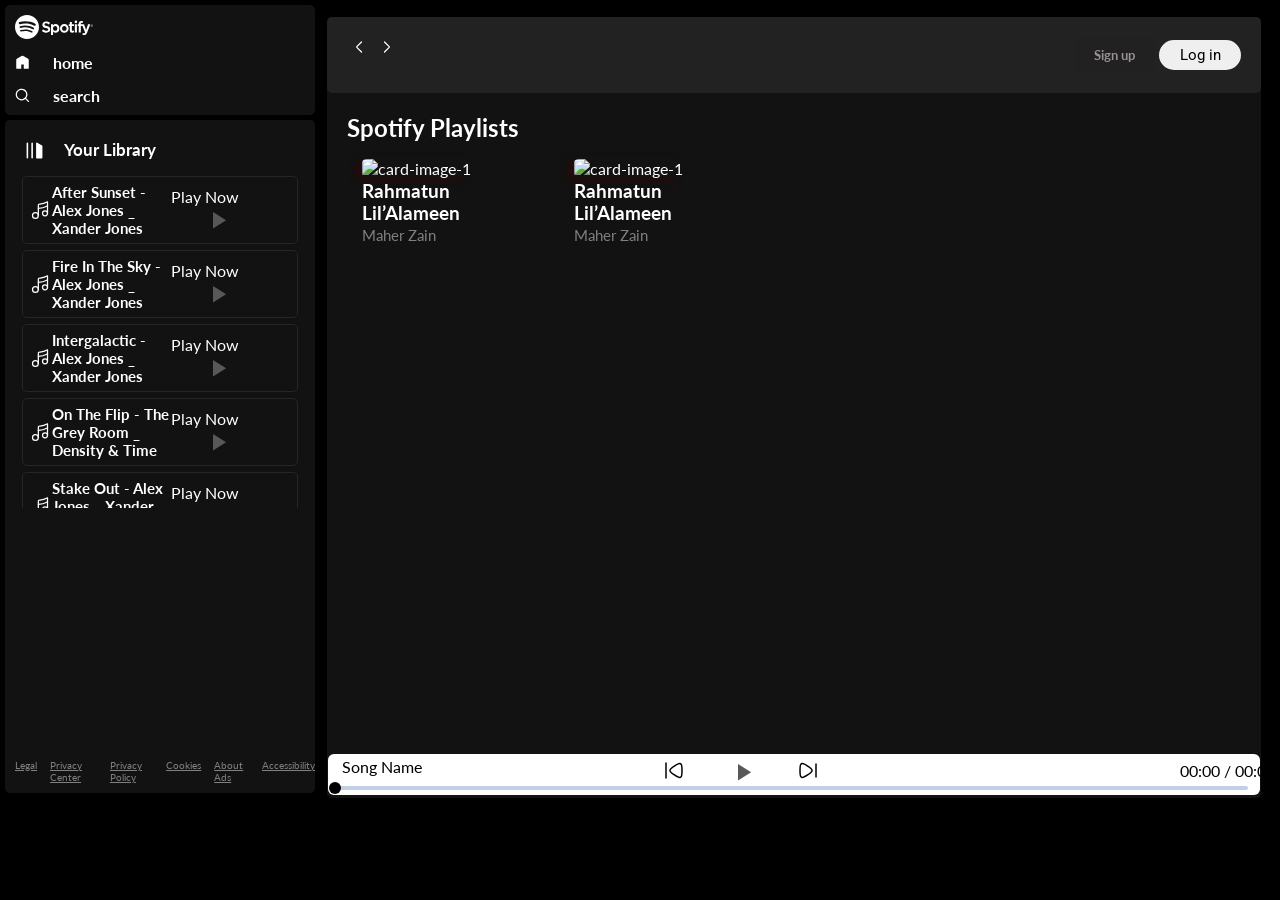
==== index.html @ 9a9b8927 "Update code: added new features" ====
<!doctype html>
<html lang="en">
  <head>
    <meta charset="UTF-8" />
    <meta name="viewport" content="width=device-width, initial-scale=1.0" />
    <link rel="stylesheet" href="style.css" />
    <link rel="stylesheet" href="utility.css" />
    <title>'Spotify - Web Player: Music for everyone'</title>
  </head>
  <body>
    <div class="container flex bg-black">
      <div class="left">
       


        <div class="home bg-grey rounded m-1 p-1">

          <div class="close">
            <img class ="invert"  src="close.svg" alt="">
          </div>
          <div class="logo"><img src="logo.svg" alt="logo" /></div>
          
          <ul>
            <li><img src="home.svg" alt="home" />home</li>
            <li><img src="search.svg" alt="search" />search</li>
          </ul>
        </div>

        <div class="library bg-grey m-1 p-1 rounded">
          <div class="heading">
            <img src="playlist.svg" alt="playlistSvg" />
            <h2>Your Library</h2>
          </div>

          <div class="songList">
            <ul>
              <!-- Dynamic song list -->
            </ul>
          </div>

          <div class="footer">
            <div>
              <a href="https://www.spotify.com/jp/legal/"><span>Legal</span></a>
            </div>
            <div>
              <a href="https://www.spotify.com/jp/privacy/"
                ><span>Privacy Center</span></a
              >
            </div>
            <div>
              <a href="https://www.spotify.com/jp/legal/privacy-policy/"
                ><span>Privacy Policy</span></a
              >
            </div>
            <div>
              <a href="https://www.spotify.com/jp/legal/cookies-policy/"
                ><span>Cookies</span></a
              >
            </div>
            <div>
              <a href="https://www.spotify.com/jp/legal/privacy-policy/#s3"
                ><span>About Ads</span></a
              >
            </div>
            <div>
              <a href="https://www.spotify.com/jp/accessibility/"
                ><span>Accessibility</span></a
              >
            </div>
          </div>
        </div>
      </div>

      <div class="right bg-grey rounded">
        <div class="header rounded">
          <button id="menuBtn">☰</button>
          <div class="nav">
            <svg
              width="24"
              height="20"
              viewBox="0 0 24 24"
              fill="none"
              xmlns="http://www.w3.org/2000/svg"
            >
              <path
                d="M15 6L9.70711 11.2929C9.37377 11.6262 9.20711 11.7929 9.20711 12C9.20711 12.2071 9.37377 12.3738 9.70711 12.7071L15 18"
                stroke="#ffffff"
                stroke-width="1.5"
                stroke-linecap="round"
                stroke-linejoin="round"
              />
            </svg>
            <svg
              width="24"
              height="20"
              viewBox="0 0 24 24"
              fill="none"
              xmlns="http://www.w3.org/2000/svg"
            >
              <path
                d="M9 18L14.2929 12.7071C14.6262 12.3738 14.7929 12.2071 14.7929 12C14.7929 11.7929 14.6262 11.6262 14.2929 11.2929L9 6"
                stroke="#ffffff"
                stroke-width="1.5"
                stroke-linecap="round"
                stroke-linejoin="round"
              />
            </svg>
          </div>

          <div class="buttons">
            <button class="signupbtn">Sign up</button>
            <button class="loginbtn">Log in</button>
          </div>
        </div>

        <div class="spotify-playlists">
          <h2>Spotify Playlists</h2>
          <div class="card-container">
            <div class="card">
              <div class="playbutton">
                <svg
                  xmlns="http://www.w3.org/2000/svg"
                  viewBox="0 0 30 30"
                  width="60"
                  height="60"
                >
                  <circle cx="12" cy="12" r="12" fill="#1db954" />
                  <g transform="scale(0.74) translate(4  4)">
                    <path
                      d="M18.8906 12.846C18.5371 14.189 16.8667 15.138 13.5257 17.0361C10.296 18.8709 8.6812 19.7884 7.37983 19.4196C6.8418 19.2671 6.35159 18.9776 5.95624 18.5787C5 17.6139 5 15.7426 5 12C5 8.2574 5 6.3861 5.95624 5.42132C6.35159 5.02245 6.8418 4.73288 7.37983 4.58042C8.6812 4.21165 10.296 5.12907 13.5257 6.96393C16.8667 8.86197 18.5371 9.811 18.8906 11.154C19.0365 11.7084 19.0365 12.2916 18.8906 12.846Z"
                      fill="black"
                    />
                  </g>
                </svg>
              </div>
              <img
                src="https://i.scdn.co/image/ab67616d00001e025c17c9e62fe51ac4b7124f4e"
                alt="card-image-1"
              />
              <h3>Rahmatun <br />Lil’Alameen</h3>
              <p style="font-size: 15px; color: grey">Maher Zain</p>
            </div>

            <div class="card">
              <div class="playbutton">
                <svg
                  xmlns="http://www.w3.org/2000/svg"
                  viewBox="0 0 30 30"
                  width="60"
                  height="60"
                >
                  <circle cx="12" cy="12" r="12" fill="#1db954" />
                  <g transform="scale(0.74) translate(4  4)">
                    <path
                      d="M18.8906 12.846C18.5371 14.189 16.8667 15.138 13.5257 17.0361C10.296 18.8709 8.6812 19.7884 7.37983 19.4196C6.8418 19.2671 6.35159 18.9776 5.95624 18.5787C5 17.6139 5 15.7426 5 12C5 8.2574 5 6.3861 5.95624 5.42132C6.35159 5.02245 6.8418 4.73288 7.37983 4.58042C8.6812 4.21165 10.296 5.12907 13.5257 6.96393C16.8667 8.86197 18.5371 9.811 18.8906 11.154C19.0365 11.7084 19.0365 12.2916 18.8906 12.846Z"
                      fill="black"
                    />
                  </g>
                </svg>
              </div>
              <img
                src="https://i.scdn.co/image/ab67616d00001e025c17c9e62fe51ac4b7124f4e"
                alt="card-image-1"
              />
              <h3>Rahmatun <br />Lil’Alameen</h3>
              <p style="font-size: 15px; color: grey">Maher Zain</p>
            </div>
          </div>
        </div>
        <!-- End of spotify-playlists -->

        <!-- Playbar is now properly positioned outside the playlists content block -->
        <div class="playbar">
          <div class="seekbar">
            <div class="circle"></div>
          </div>
          <div class="songinfo"></div>
          <div class="songbuttons">
            <img id="previous" src="previoussong.svg" alt="" />
            <button id="playBtn">
              <img id="playImg" src="play.svg" class="playsvg" alt="" />
            </button>
            <img id="next" src="nextsong.svg" alt="" />
            <span class="songTime">00:00 / 00:00</span>
          </div>
          <div class="songName">Song Name</div>
        </div>
      </div>
      <!-- Closes .right -->
    </div>
    <!-- Closes .container -->

    <script src="script.js"></script>
  </body>
</html>
---- style.css ----
@import url("https://fonts.googleapis.com/css2?family=Lato:wght@700&family=Roboto:ital,wght@0,100;0,300;0,400;0,500;0,700;0,900;1,100;1,300;1,400;1,500;1,700;1,900&display=swap");

* {
  margin: 0;
  padding: 0;
  font-family: "Lato", sans-serif;
}
body {
  background-color: black;
  color: white;
}

.left {
  width: 25vw;
  padding:0px;
}

.home ul li {
  width: 15px;
  list-style: none;
  display: flex;
  gap: 23px;
  padding-top: 14px;
  font-weight: bold;
}



.logo {
  display: flex;
  align-items: center;
}

.p-1 {
  padding: 10px;
}

.library {
  min-height: 72.5vh;
  position: relative;
}

.heading {
  width: 19px;
  list-style: none;
  display: flex;
  align-items: center;
  gap: 20px;
  padding: 10px;
  font-size: 11px;
}
.heading h2 {
  flex-shrink: 0;
}

.footer {
  display: flex;
  font-size: 10px;
  gap: 13px;
  position: absolute;
  bottom: 0;
  padding: 10px 0;
}

.footer a {
  color: gray;
}

.right {
    margin: 17px 0px 0px 0px;
    width: 73vw;
    position: relative;
    min-width: 0;
    right: -7px;
}

.signupbtn {
  background-color: rgb(33, 33, 33);
  color: rgb(153, 146, 146);
  border: none;
  padding: 10px 20px;
  cursor: pointer;
  font-weight: bolder;
}
.signupbtn:hover {
  color: #fdfdfd;
  transform: scale(1.07);
}

.loginbtn {
  padding: 6px;
  width: 82px;
  border-radius: 30px;
  font-size: 15px;
  font-family: "Roboto", sans-serif;
  color: black;
  border: none;
  cursor: pointer;
}

.loginbtn:hover {
  cursor: pointer;
  transform: scale(1.07);
}

.header {
  display: flex;
  justify-content: space-between;
  width: 100%;
  background-color: rgb(34 34 34);
}

.header > * {
  padding: 20px;
}

.spotify-playlists {
  padding: 20px;
  overflow-x: scroll;
}

.card-container {
  display: flex;
  flex-wrap: wrap;
  gap: 12px;
  margin: 5px;
  max-height: 69vh;
}
::-webkit-scrollbar {
  width: 7px;
}
::-webkit-scrollbar-thumb {
  background: #333;
  border-radius: 1px;
}
::-webkit-scrollbar-track {
  background-color: #222;
}

.card {
  width: 180px;
  padding: 10px;
  border-radius: 15px;
  position: relative;
}

.playbutton {
  position: absolute;
  top: 124px;
  left: 131px;
  opacity: 0%;
}

.playsvg{
  cursor: pointer;
}

.card > * {
  padding-top: 2px;
}

.card img {
  width: 100%;
  object-fit: contain;
  box-shadow: -6px 3px 9px -2px #310707;
  border-radius: 5px;
}

.playbar {
  position: absolute;
  bottom: 3px;
  left: 1px;
  background-color: rgb(255, 255, 255);
  width: 99.7%;
  height: 41px;
  padding: 4px;
  box-sizing: border-box;
  border-radius: 6px 6px;
}

.songList {
  height: 338px;
  overflow: auto;
  margin-bottom: 44px;
}

.songbuttons {
  display: flex;
  justify-content: center;
  gap: 10px;
  cursor: pointer;
  position: relative;
}

.songList ul {
  padding: 0px 6px;
}

.songList ul li {
  list-style-type: decimal;
  display: flex;
  justify-content: space-between;
  gap: 2px;
  cursor: pointer;
  padding: 6px 7px;
  margin: 6px 1px;
  border: 1px solid rgb(39, 37, 37);
  border-radius: 5px;
  align-items: center;
}

.seekbar {
  height: 4px;
  width: 98%;
  background-color:#c1d0e4;
  border: none;
  position: absolute;
  left: 7px;
  bottom: 5px;
  cursor: pointer;
  border-radius: 2px;
}

.seekbar:hover {
  background-color: #c1d0e4;
}

.circle {
  width: 12px;
  height: 12px;
  border-radius: 50%;
  background-color: black;
  position: absolute;
  top: 50%;
  left: 0%;
  transform: translate(-50%, -50%);
  transition: none;
  pointer-events: none; /* Let clicks pass directly through to the seekbar track */
}

#playBtn {
  background: transparent;
  border: none;
  outline: none;
  padding: 0;
  cursor: pointer;
  line-height: 0;
}

#playBtn img,
.playsvg {
  width: 90px;
  height: 25px;
}

.songTime {
  position: relative;
  left: 350px;
  top: 3px;
  color: black;
}

.songName {
  position: relative;
  bottom: 26px;
  left: 10px;
  color: black;
  pointer-events: none; /* ADD THIS — lets clicks pass through to the buttons underneath */
}
.songList ul li > img:first-of-type {
  width: 20px;
}

.songList .info {
  font-size: 13px;
  width: 160px;
}

.info h3 {
  font-weight: bold;
  color: white;
}

.container {
  position: relative; /* fix bug 3 */
}

#menuBtn {
  background: transparent;
  border: none;
  color: white;
  font-size: 26px;
  cursor: pointer;
  padding: 0 px;
  display: none;
}


/* for close svg  */

.home {
  position: relative; /* anchor for the close icon */
}
.close {
  display: none; /* hidden on desktop, no need for it there */
  position: absolute;
  top: 10px;
  right: 10px;
  cursor: pointer;
  z-index: 4;
  color: wheat;
}

.close img {
  width: 18px;
}












@media (max-width: 768px) { /* fix bug 1 — wider, realistic breakpoint */
  .left {
    position: absolute;
    left: -100%;
    top: 0;
    width: 80vw;       /* ADD THIS */
    max-width: 300px; 
    height: 100%;
    transition: all 0.4s;
    z-index: 3;
  }

.close{
  display: block;
}
  .left.active {
    left: 0; 
  }

  .right {
    width: 100vw; 
  }

   #menuBtn {
    display: block;       /* only appears once the layout switches to mobile */
  }

/* .p-1 {
    padding: 9px;
} */




}
---- utility.css ----
@import url('https://fonts.googleapis.com/css2?family=Lato:wght@700&family=Roboto:ital,wght@0,100;0,300;0,400;0,500;0,700;0,900;1,100;1,300;1,400;1,500;1,700;1,900&display=swap');


.border {
    border : 1px solid rgb(223, 154, 154);
    margin: 3px;
    
}

.flex{
    display: flex;
}

.justify-center{
    justify-content: center;
}
.items-center {
    align-items: center;
}

.bg-black{
    background-color: black;
    color:white
}

.bg-grey {
   background-color: #121212;
}
.rounded{
    border-radius:  5px;
}

.m-1{ 
    margin:5px;

}

.p-1{
    padding: 10px;
}
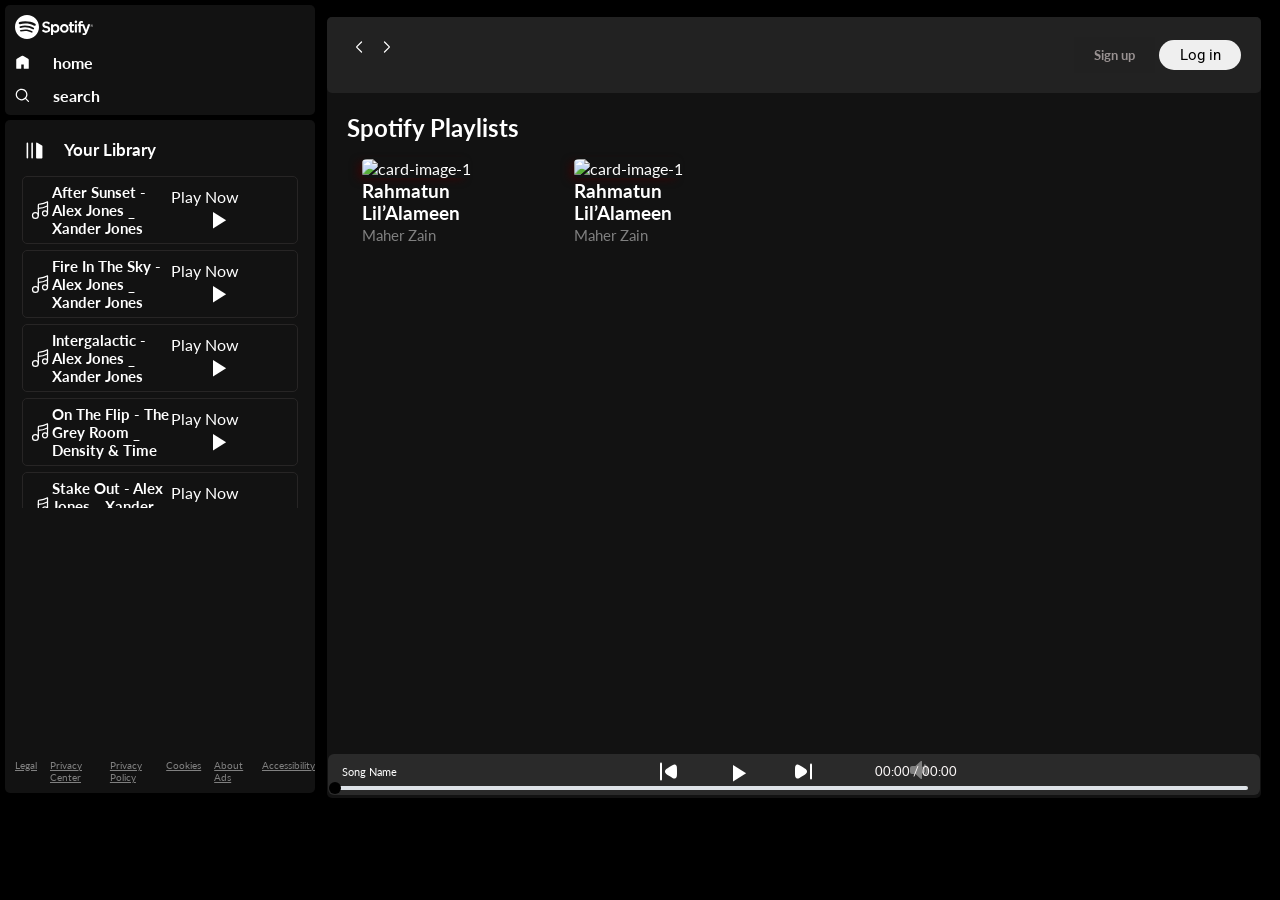
==== commit 1ba09cf3: "update:added more feature" ====
--- a/index.html
+++ b/index.html
@@ -181,8 +181,20 @@
               <img id="playImg" src="play.svg" class="playsvg" alt="" />
             </button>
             <img id="next" src="nextsong.svg" alt="" />
-            <span class="songTime">00:00 / 00:00</span>
-          </div>
+            
+              
+            <div class="songNameVolume">
+               <span class="songTime">00:00 / 00:00</span>
+               
+               <span class="volImage">
+                 <img src="volume.svg" alt="volume svg">
+              </span>  
+         
+             </div>
+       
+
+          </div>
+
           <div class="songName">Song Name</div>
         </div>
       </div>
--- a/style.css
+++ b/style.css
@@ -170,7 +170,7 @@
   position: absolute;
   bottom: 3px;
   left: 1px;
-  background-color: rgb(255, 255, 255);
+  background-color: rgba(255, 255, 255, 0.103);
   width: 99.7%;
   height: 41px;
   padding: 4px;
@@ -212,7 +212,7 @@
 .seekbar {
   height: 4px;
   width: 98%;
-  background-color:#c1d0e4;
+  background-color:#dde2e7;
   border: none;
   position: absolute;
   left: 7px;
@@ -255,18 +255,56 @@
 
 .songTime {
   position: relative;
+  left: 50px;
+  top: 5px;
+  color: rgb(253, 249, 249);
+  bottom: 0px;
+    font-size: 13px;
+
+    
+}
+
+.songName {
+  position: relative;
+  bottom: 20px;
+  left: 10px;
+  color: rgb(255, 255, 255);
+  pointer-events: none; /* ADD THIS — lets clicks pass through to the buttons underneath */
+  font-size: 11px;
+
+
+}
+
+
+
+
+
+
+.volmage {
+  position: relative;
   left: 350px;
-  top: 3px;
-  color: black;
-}
-
-.songName {
-  position: relative;
-  bottom: 26px;
-  left: 10px;
-  color: black;
-  pointer-events: none; /* ADD THIS — lets clicks pass through to the buttons underneath */
-}
+  top: px;
+  color: rgb(253, 249, 249);
+  
+    
+}
+
+.songNameVolume{
+display: flex;
+justify-content: center;
+
+bottom: 20px;
+}
+
+
+
+
+
+
+
+
+
+
 .songList ul li > img:first-of-type {
   width: 20px;
 }
@@ -308,16 +346,13 @@
   right: 10px;
   cursor: pointer;
   z-index: 4;
-  color: wheat;
+
 }
 
 .close img {
   width: 18px;
-}
-
-
-
-
+
+}
 
 
 
@@ -353,13 +388,14 @@
     display: block;       /* only appears once the layout switches to mobile */
   }
 
-/* .p-1 {
-    padding: 9px;
-} */
-
-
-
-
-}
-
-
+.playbar{
+  bottom: -144px;
+}
+
+.right{
+  margin: 0;
+}
+
+}
+
+
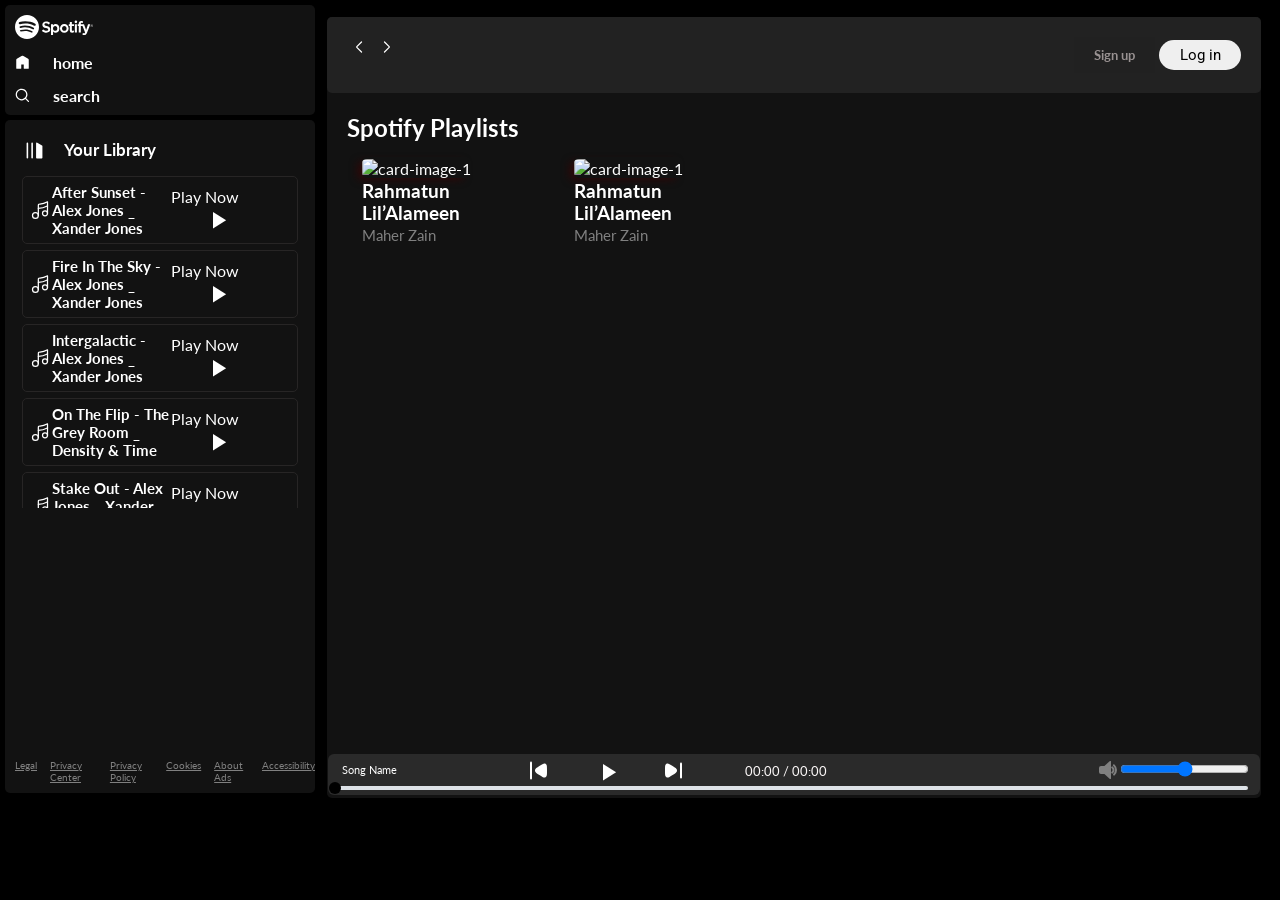
==== commit b247f300: "added more feature" ====
--- a/index.html
+++ b/index.html
@@ -188,8 +188,10 @@
                
                <span class="volImage">
                  <img src="volume.svg" alt="volume svg">
-              </span>  
-         
+                 <span class="range">
+                  <input type="range" name="volume">
+                 </span>
+              </span>         
              </div>
        
 
--- a/style.css
+++ b/style.css
@@ -277,14 +277,12 @@
 
 
 
-
-
-
-.volmage {
-  position: relative;
-  left: 350px;
-  top: px;
+.volImage {
+  position: relative;
+  left:189px;
+  top:0px;
   color: rgb(253, 249, 249);
+
   
     
 }
@@ -292,7 +290,6 @@
 .songNameVolume{
 display: flex;
 justify-content: center;
-
 bottom: 20px;
 }
 
@@ -354,6 +351,13 @@
 
 }
 
+.volImage{
+  position: relative;
+  display: flex;
+  align-items: center;
+  margin-left: 130px;
+  cursor: pointer;
+}
 
 
 
@@ -396,6 +400,17 @@
   margin: 0;
 }
 
-}
-
-
+
+.volImage{
+  position: relative;
+  display: flex;
+  /* align-items: center; */
+  margin-left:  px;
+  left: 0px;
+  cursor: pointer;
+}
+
+
+}
+
+
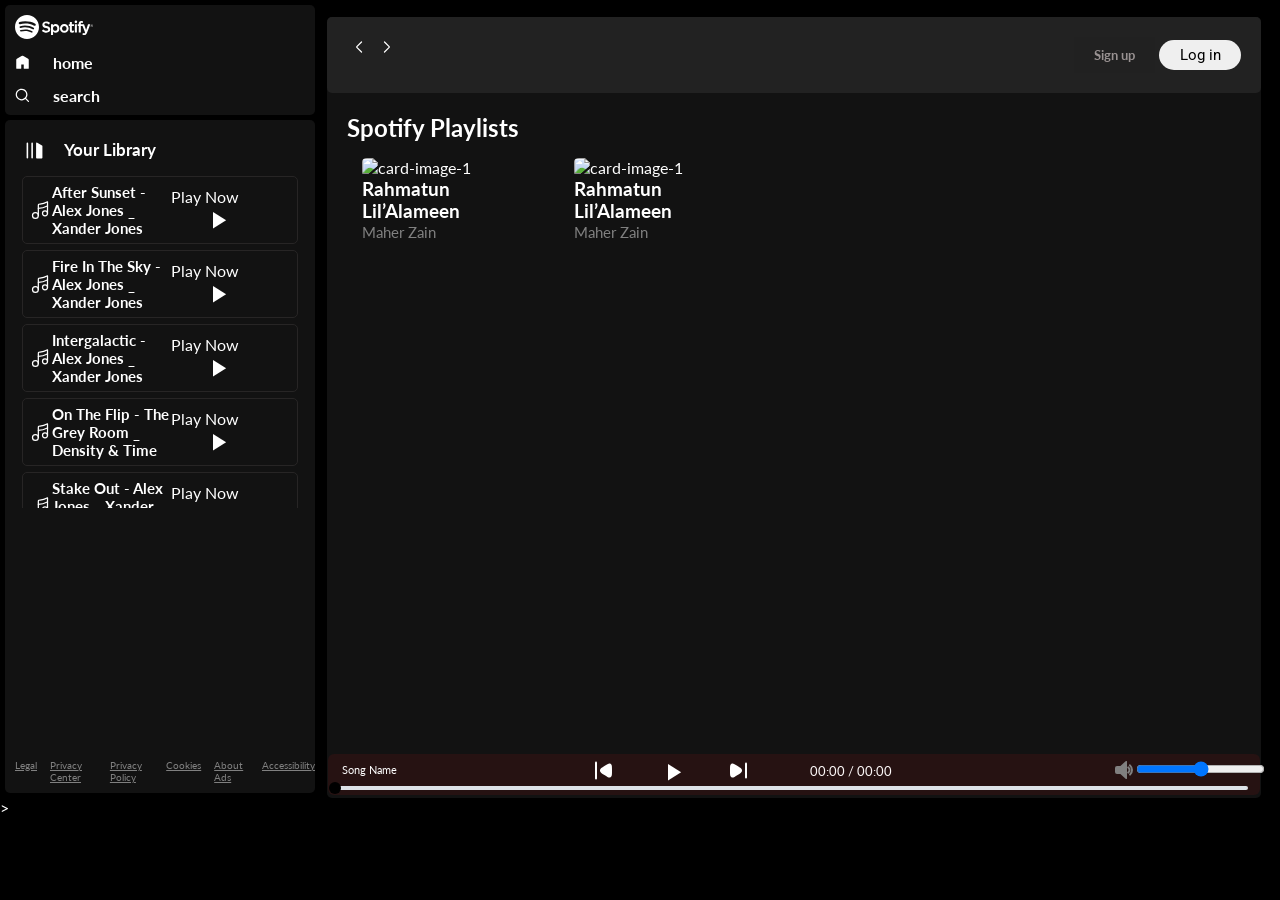
==== commit 8031a899: "feature being updated" ====
--- a/index.html
+++ b/index.html
@@ -207,3 +207,4 @@
     <script src="script.js"></script>
   </body>
 </html>
+>
--- a/style.css
+++ b/style.css
@@ -1,5 +1,9 @@
 @import url("https://fonts.googleapis.com/css2?family=Lato:wght@700&family=Roboto:ital,wght@0,100;0,300;0,400;0,500;0,700;0,900;1,100;1,300;1,400;1,500;1,700;1,900&display=swap");
 
+:root{
+  --a:0;
+
+}
 * {
   margin: 0;
   padding: 0;
@@ -119,6 +123,11 @@
   overflow-x: scroll;
 }
 
+
+
+
+
+/* right side  */
 .card-container {
   display: flex;
   flex-wrap: wrap;
@@ -140,37 +149,67 @@
 .card {
   width: 180px;
   padding: 10px;
-  border-radius: 15px;
-  position: relative;
-}
-
-.playbutton {
-  position: absolute;
-  top: 124px;
-  left: 131px;
-  opacity: 0%;
-}
-
-.playsvg{
-  cursor: pointer;
-}
-
+  border-radius: 9px;
+  position: relative;
+  transition:  all 1s;
+  /* background-color: #1b1b1bbb; */
+
+}
+
+.card:hover{
+  background-color: rgb(119, 116, 116);
+  cursor: pointer;
+    /* box-shadow: -10px 11px 12px -2px #161515; */
+    --a: 1;
+  
+
+}
 .card > * {
-  padding-top: 2px;
+  padding-top: .9px;
 }
 
 .card img {
   width: 100%;
   object-fit: contain;
-  box-shadow: -6px 3px 9px -2px #310707;
+
   border-radius: 5px;
 }
+
+.playbutton {
+  position: absolute;
+  top: 124px;
+  left: 131px;
+  transition: 1s;
+  opacity: var(--a);
+}
+
+
+
+
+
+.playsvg{
+  cursor: pointer;
+}
+
+
+
+
+
+
+
+
+
+
+
+
+
+
 
 .playbar {
   position: absolute;
   bottom: 3px;
   left: 1px;
-  background-color: rgba(255, 255, 255, 0.103);
+  background-color: rgba(209, 25, 25, 0.103);
   width: 99.7%;
   height: 41px;
   padding: 4px;
@@ -351,14 +390,12 @@
 
 }
 
-.volImage{
-  position: relative;
-  display: flex;
-  align-items: center;
-  margin-left: 130px;
-  cursor: pointer;
-}
-
+ .volImage {
+    position: relative;
+    display: flex;
+    align-items: center;
+    left: 270px;   /* smaller gap on narrow screens instead of 130px */
+  }
 
 
 
@@ -401,16 +438,28 @@
 }
 
 
-.volImage{
-  position: relative;
-  display: flex;
-  /* align-items: center; */
-  margin-left:  px;
-  left: 0px;
-  cursor: pointer;
-}
-
-
-}
-
-
+ .volImage {
+    position: relative;
+    display: flex;
+    align-items: center;
+    left: 175px;   /* smaller gap on narrow screens instead of 130px */
+  }
+
+  .range input[type="range"] {
+    height: 10px;          /* slightly shorter slider on small screens */
+  }
+
+  .songNameVolume {
+    gap: 6px;
+  }
+
+  .songTime {
+    font-size: 11px;       /* scale text down a touch on mobile */
+    left: 20px;
+  }
+
+  
+
+}
+
+
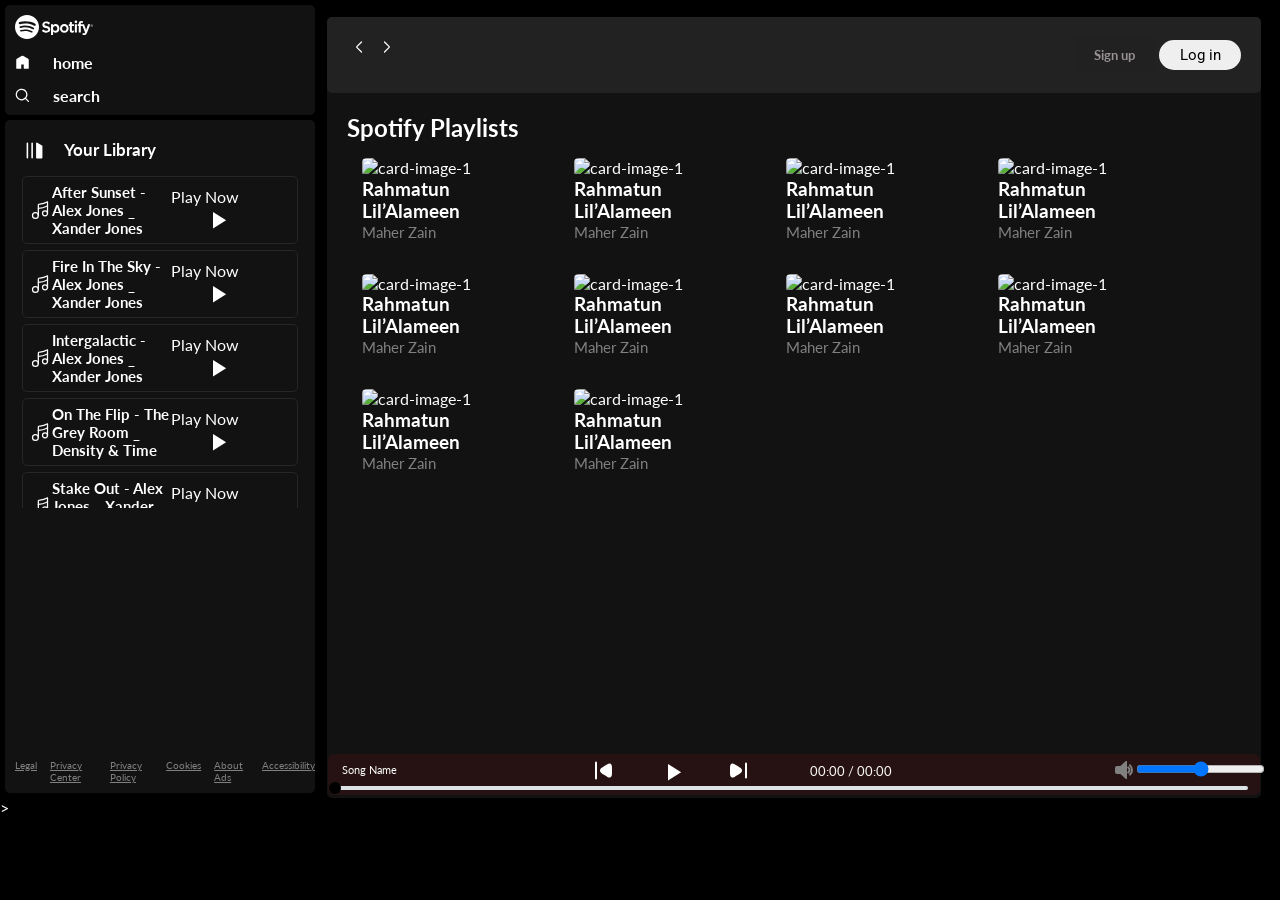
==== commit f0ea9676: "updatd" ====
--- a/index.html
+++ b/index.html
@@ -116,6 +116,199 @@
         <div class="spotify-playlists">
           <h2>Spotify Playlists</h2>
           <div class="card-container">
+            <div class="card">
+              <div class="playbutton">
+                <svg
+                  xmlns="http://www.w3.org/2000/svg"
+                  viewBox="0 0 30 30"
+                  width="60"
+                  height="60"
+                >
+                  <circle cx="12" cy="12" r="12" fill="#1db954" />
+                  <g transform="scale(0.74) translate(4  4)">
+                    <path
+                      d="M18.8906 12.846C18.5371 14.189 16.8667 15.138 13.5257 17.0361C10.296 18.8709 8.6812 19.7884 7.37983 19.4196C6.8418 19.2671 6.35159 18.9776 5.95624 18.5787C5 17.6139 5 15.7426 5 12C5 8.2574 5 6.3861 5.95624 5.42132C6.35159 5.02245 6.8418 4.73288 7.37983 4.58042C8.6812 4.21165 10.296 5.12907 13.5257 6.96393C16.8667 8.86197 18.5371 9.811 18.8906 11.154C19.0365 11.7084 19.0365 12.2916 18.8906 12.846Z"
+                      fill="black"
+                    />
+                  </g>
+                </svg>
+              </div>
+              <img
+                src="https://i.scdn.co/image/ab67616d00001e025c17c9e62fe51ac4b7124f4e"
+                alt="card-image-1"
+              />
+              <h3>Rahmatun <br />Lil’Alameen</h3>
+              <p style="font-size: 15px; color: grey">Maher Zain</p>
+            </div>
+
+            <div class="card">
+              <div class="playbutton">
+                <svg
+                  xmlns="http://www.w3.org/2000/svg"
+                  viewBox="0 0 30 30"
+                  width="60"
+                  height="60"
+                >
+                  <circle cx="12" cy="12" r="12" fill="#1db954" />
+                  <g transform="scale(0.74) translate(4  4)">
+                    <path
+                      d="M18.8906 12.846C18.5371 14.189 16.8667 15.138 13.5257 17.0361C10.296 18.8709 8.6812 19.7884 7.37983 19.4196C6.8418 19.2671 6.35159 18.9776 5.95624 18.5787C5 17.6139 5 15.7426 5 12C5 8.2574 5 6.3861 5.95624 5.42132C6.35159 5.02245 6.8418 4.73288 7.37983 4.58042C8.6812 4.21165 10.296 5.12907 13.5257 6.96393C16.8667 8.86197 18.5371 9.811 18.8906 11.154C19.0365 11.7084 19.0365 12.2916 18.8906 12.846Z"
+                      fill="black"
+                    />
+                  </g>
+                </svg>
+              </div>
+              <img
+                src="https://i.scdn.co/image/ab67616d00001e025c17c9e62fe51ac4b7124f4e"
+                alt="card-image-1"
+              />
+              <h3>Rahmatun <br />Lil’Alameen</h3>
+              <p style="font-size: 15px; color: grey">Maher Zain</p>
+            </div>
+            <div class="card">
+              <div class="playbutton">
+                <svg
+                  xmlns="http://www.w3.org/2000/svg"
+                  viewBox="0 0 30 30"
+                  width="60"
+                  height="60"
+                >
+                  <circle cx="12" cy="12" r="12" fill="#1db954" />
+                  <g transform="scale(0.74) translate(4  4)">
+                    <path
+                      d="M18.8906 12.846C18.5371 14.189 16.8667 15.138 13.5257 17.0361C10.296 18.8709 8.6812 19.7884 7.37983 19.4196C6.8418 19.2671 6.35159 18.9776 5.95624 18.5787C5 17.6139 5 15.7426 5 12C5 8.2574 5 6.3861 5.95624 5.42132C6.35159 5.02245 6.8418 4.73288 7.37983 4.58042C8.6812 4.21165 10.296 5.12907 13.5257 6.96393C16.8667 8.86197 18.5371 9.811 18.8906 11.154C19.0365 11.7084 19.0365 12.2916 18.8906 12.846Z"
+                      fill="black"
+                    />
+                  </g>
+                </svg>
+              </div>
+              <img
+                src="https://i.scdn.co/image/ab67616d00001e025c17c9e62fe51ac4b7124f4e"
+                alt="card-image-1"
+              />
+              <h3>Rahmatun <br />Lil’Alameen</h3>
+              <p style="font-size: 15px; color: grey">Maher Zain</p>
+            </div>
+            <div class="card">
+              <div class="playbutton">
+                <svg
+                  xmlns="http://www.w3.org/2000/svg"
+                  viewBox="0 0 30 30"
+                  width="60"
+                  height="60"
+                >
+                  <circle cx="12" cy="12" r="12" fill="#1db954" />
+                  <g transform="scale(0.74) translate(4  4)">
+                    <path
+                      d="M18.8906 12.846C18.5371 14.189 16.8667 15.138 13.5257 17.0361C10.296 18.8709 8.6812 19.7884 7.37983 19.4196C6.8418 19.2671 6.35159 18.9776 5.95624 18.5787C5 17.6139 5 15.7426 5 12C5 8.2574 5 6.3861 5.95624 5.42132C6.35159 5.02245 6.8418 4.73288 7.37983 4.58042C8.6812 4.21165 10.296 5.12907 13.5257 6.96393C16.8667 8.86197 18.5371 9.811 18.8906 11.154C19.0365 11.7084 19.0365 12.2916 18.8906 12.846Z"
+                      fill="black"
+                    />
+                  </g>
+                </svg>
+              </div>
+              <img
+                src="https://i.scdn.co/image/ab67616d00001e025c17c9e62fe51ac4b7124f4e"
+                alt="card-image-1"
+              />
+              <h3>Rahmatun <br />Lil’Alameen</h3>
+              <p style="font-size: 15px; color: grey">Maher Zain</p>
+            </div>
+            <div class="card">
+              <div class="playbutton">
+                <svg
+                  xmlns="http://www.w3.org/2000/svg"
+                  viewBox="0 0 30 30"
+                  width="60"
+                  height="60"
+                >
+                  <circle cx="12" cy="12" r="12" fill="#1db954" />
+                  <g transform="scale(0.74) translate(4  4)">
+                    <path
+                      d="M18.8906 12.846C18.5371 14.189 16.8667 15.138 13.5257 17.0361C10.296 18.8709 8.6812 19.7884 7.37983 19.4196C6.8418 19.2671 6.35159 18.9776 5.95624 18.5787C5 17.6139 5 15.7426 5 12C5 8.2574 5 6.3861 5.95624 5.42132C6.35159 5.02245 6.8418 4.73288 7.37983 4.58042C8.6812 4.21165 10.296 5.12907 13.5257 6.96393C16.8667 8.86197 18.5371 9.811 18.8906 11.154C19.0365 11.7084 19.0365 12.2916 18.8906 12.846Z"
+                      fill="black"
+                    />
+                  </g>
+                </svg>
+              </div>
+              <img
+                src="https://i.scdn.co/image/ab67616d00001e025c17c9e62fe51ac4b7124f4e"
+                alt="card-image-1"
+              />
+              <h3>Rahmatun <br />Lil’Alameen</h3>
+              <p style="font-size: 15px; color: grey">Maher Zain</p>
+            </div>
+            <div class="card">
+              <div class="playbutton">
+                <svg
+                  xmlns="http://www.w3.org/2000/svg"
+                  viewBox="0 0 30 30"
+                  width="60"
+                  height="60"
+                >
+                  <circle cx="12" cy="12" r="12" fill="#1db954" />
+                  <g transform="scale(0.74) translate(4  4)">
+                    <path
+                      d="M18.8906 12.846C18.5371 14.189 16.8667 15.138 13.5257 17.0361C10.296 18.8709 8.6812 19.7884 7.37983 19.4196C6.8418 19.2671 6.35159 18.9776 5.95624 18.5787C5 17.6139 5 15.7426 5 12C5 8.2574 5 6.3861 5.95624 5.42132C6.35159 5.02245 6.8418 4.73288 7.37983 4.58042C8.6812 4.21165 10.296 5.12907 13.5257 6.96393C16.8667 8.86197 18.5371 9.811 18.8906 11.154C19.0365 11.7084 19.0365 12.2916 18.8906 12.846Z"
+                      fill="black"
+                    />
+                  </g>
+                </svg>
+              </div>
+              <img
+                src="https://i.scdn.co/image/ab67616d00001e025c17c9e62fe51ac4b7124f4e"
+                alt="card-image-1"
+              />
+              <h3>Rahmatun <br />Lil’Alameen</h3>
+              <p style="font-size: 15px; color: grey">Maher Zain</p>
+            </div>
+            <div class="card">
+              <div class="playbutton">
+                <svg
+                  xmlns="http://www.w3.org/2000/svg"
+                  viewBox="0 0 30 30"
+                  width="60"
+                  height="60"
+                >
+                  <circle cx="12" cy="12" r="12" fill="#1db954" />
+                  <g transform="scale(0.74) translate(4  4)">
+                    <path
+                      d="M18.8906 12.846C18.5371 14.189 16.8667 15.138 13.5257 17.0361C10.296 18.8709 8.6812 19.7884 7.37983 19.4196C6.8418 19.2671 6.35159 18.9776 5.95624 18.5787C5 17.6139 5 15.7426 5 12C5 8.2574 5 6.3861 5.95624 5.42132C6.35159 5.02245 6.8418 4.73288 7.37983 4.58042C8.6812 4.21165 10.296 5.12907 13.5257 6.96393C16.8667 8.86197 18.5371 9.811 18.8906 11.154C19.0365 11.7084 19.0365 12.2916 18.8906 12.846Z"
+                      fill="black"
+                    />
+                  </g>
+                </svg>
+              </div>
+              <img
+                src="https://i.scdn.co/image/ab67616d00001e025c17c9e62fe51ac4b7124f4e"
+                alt="card-image-1"
+              />
+              <h3>Rahmatun <br />Lil’Alameen</h3>
+              <p style="font-size: 15px; color: grey">Maher Zain</p>
+            </div>
+            <div class="card">
+              <div class="playbutton">
+                <svg
+                  xmlns="http://www.w3.org/2000/svg"
+                  viewBox="0 0 30 30"
+                  width="60"
+                  height="60"
+                >
+                  <circle cx="12" cy="12" r="12" fill="#1db954" />
+                  <g transform="scale(0.74) translate(4  4)">
+                    <path
+                      d="M18.8906 12.846C18.5371 14.189 16.8667 15.138 13.5257 17.0361C10.296 18.8709 8.6812 19.7884 7.37983 19.4196C6.8418 19.2671 6.35159 18.9776 5.95624 18.5787C5 17.6139 5 15.7426 5 12C5 8.2574 5 6.3861 5.95624 5.42132C6.35159 5.02245 6.8418 4.73288 7.37983 4.58042C8.6812 4.21165 10.296 5.12907 13.5257 6.96393C16.8667 8.86197 18.5371 9.811 18.8906 11.154C19.0365 11.7084 19.0365 12.2916 18.8906 12.846Z"
+                      fill="black"
+                    />
+                  </g>
+                </svg>
+              </div>
+              <img
+                src="https://i.scdn.co/image/ab67616d00001e025c17c9e62fe51ac4b7124f4e"
+                alt="card-image-1"
+              />
+              <h3>Rahmatun <br />Lil’Alameen</h3>
+              <p style="font-size: 15px; color: grey">Maher Zain</p>
+            </div>
             <div class="card">
               <div class="playbutton">
                 <svg
--- a/style.css
+++ b/style.css
@@ -403,6 +403,11 @@
 
 
 @media (max-width: 768px) { /* fix bug 1 — wider, realistic breakpoint */
+  .seekbar{
+    left: 40px;
+  }
+  
+  
   .left {
     position: absolute;
     left: -100%;
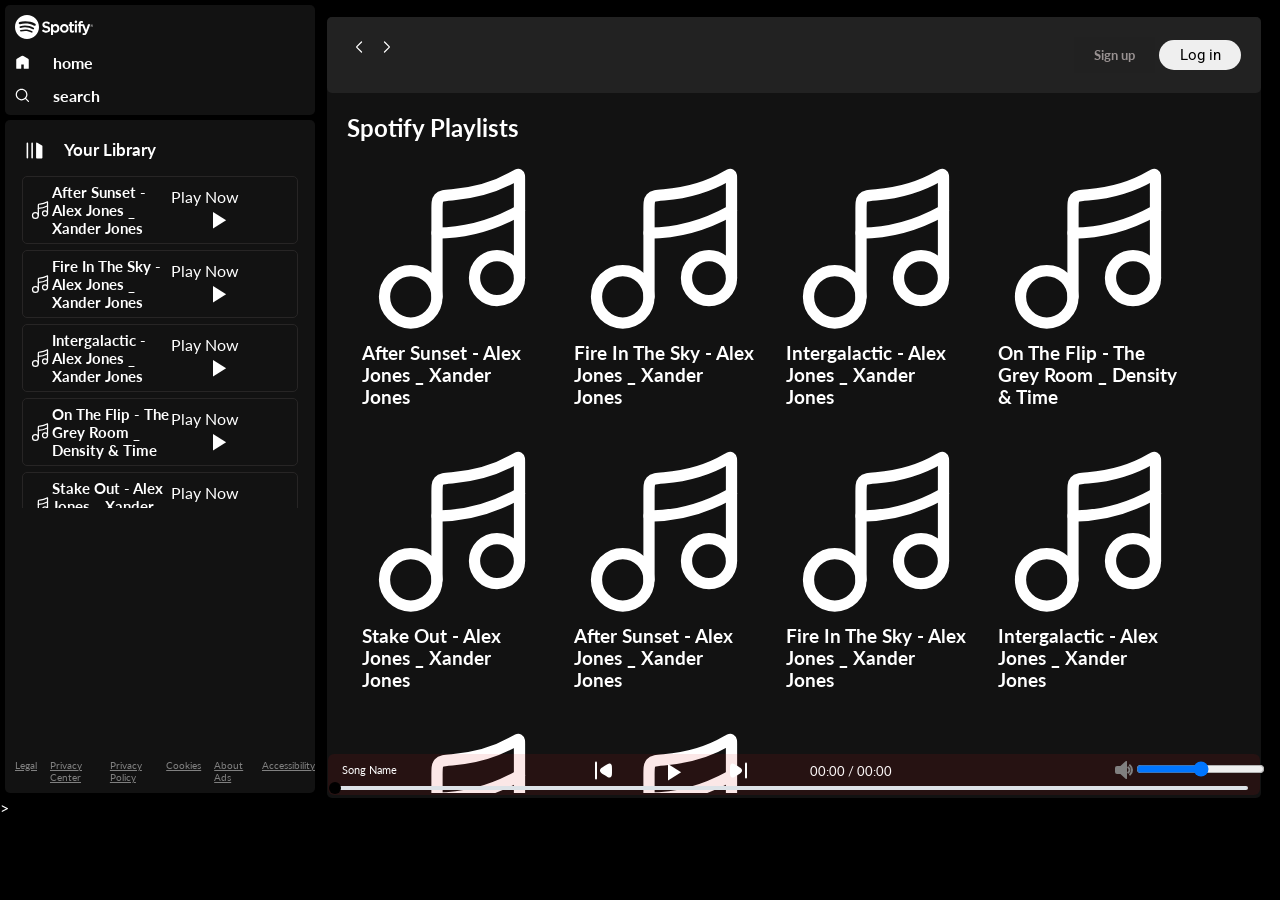
==== commit 63facd71: "updated" ====
--- a/index.html
+++ b/index.html
@@ -10,16 +10,12 @@
   <body>
     <div class="container flex bg-black">
       <div class="left">
-       
-
-
         <div class="home bg-grey rounded m-1 p-1">
-
           <div class="close">
-            <img class ="invert"  src="close.svg" alt="">
+            <img class="invert" src="close.svg" alt="" />
           </div>
           <div class="logo"><img src="logo.svg" alt="logo" /></div>
-          
+
           <ul>
             <li><img src="home.svg" alt="home" />home</li>
             <li><img src="search.svg" alt="search" />search</li>
@@ -115,252 +111,8 @@
 
         <div class="spotify-playlists">
           <h2>Spotify Playlists</h2>
-          <div class="card-container">
-            <div class="card">
-              <div class="playbutton">
-                <svg
-                  xmlns="http://www.w3.org/2000/svg"
-                  viewBox="0 0 30 30"
-                  width="60"
-                  height="60"
-                >
-                  <circle cx="12" cy="12" r="12" fill="#1db954" />
-                  <g transform="scale(0.74) translate(4  4)">
-                    <path
-                      d="M18.8906 12.846C18.5371 14.189 16.8667 15.138 13.5257 17.0361C10.296 18.8709 8.6812 19.7884 7.37983 19.4196C6.8418 19.2671 6.35159 18.9776 5.95624 18.5787C5 17.6139 5 15.7426 5 12C5 8.2574 5 6.3861 5.95624 5.42132C6.35159 5.02245 6.8418 4.73288 7.37983 4.58042C8.6812 4.21165 10.296 5.12907 13.5257 6.96393C16.8667 8.86197 18.5371 9.811 18.8906 11.154C19.0365 11.7084 19.0365 12.2916 18.8906 12.846Z"
-                      fill="black"
-                    />
-                  </g>
-                </svg>
-              </div>
-              <img
-                src="https://i.scdn.co/image/ab67616d00001e025c17c9e62fe51ac4b7124f4e"
-                alt="card-image-1"
-              />
-              <h3>Rahmatun <br />Lil’Alameen</h3>
-              <p style="font-size: 15px; color: grey">Maher Zain</p>
-            </div>
-
-            <div class="card">
-              <div class="playbutton">
-                <svg
-                  xmlns="http://www.w3.org/2000/svg"
-                  viewBox="0 0 30 30"
-                  width="60"
-                  height="60"
-                >
-                  <circle cx="12" cy="12" r="12" fill="#1db954" />
-                  <g transform="scale(0.74) translate(4  4)">
-                    <path
-                      d="M18.8906 12.846C18.5371 14.189 16.8667 15.138 13.5257 17.0361C10.296 18.8709 8.6812 19.7884 7.37983 19.4196C6.8418 19.2671 6.35159 18.9776 5.95624 18.5787C5 17.6139 5 15.7426 5 12C5 8.2574 5 6.3861 5.95624 5.42132C6.35159 5.02245 6.8418 4.73288 7.37983 4.58042C8.6812 4.21165 10.296 5.12907 13.5257 6.96393C16.8667 8.86197 18.5371 9.811 18.8906 11.154C19.0365 11.7084 19.0365 12.2916 18.8906 12.846Z"
-                      fill="black"
-                    />
-                  </g>
-                </svg>
-              </div>
-              <img
-                src="https://i.scdn.co/image/ab67616d00001e025c17c9e62fe51ac4b7124f4e"
-                alt="card-image-1"
-              />
-              <h3>Rahmatun <br />Lil’Alameen</h3>
-              <p style="font-size: 15px; color: grey">Maher Zain</p>
-            </div>
-            <div class="card">
-              <div class="playbutton">
-                <svg
-                  xmlns="http://www.w3.org/2000/svg"
-                  viewBox="0 0 30 30"
-                  width="60"
-                  height="60"
-                >
-                  <circle cx="12" cy="12" r="12" fill="#1db954" />
-                  <g transform="scale(0.74) translate(4  4)">
-                    <path
-                      d="M18.8906 12.846C18.5371 14.189 16.8667 15.138 13.5257 17.0361C10.296 18.8709 8.6812 19.7884 7.37983 19.4196C6.8418 19.2671 6.35159 18.9776 5.95624 18.5787C5 17.6139 5 15.7426 5 12C5 8.2574 5 6.3861 5.95624 5.42132C6.35159 5.02245 6.8418 4.73288 7.37983 4.58042C8.6812 4.21165 10.296 5.12907 13.5257 6.96393C16.8667 8.86197 18.5371 9.811 18.8906 11.154C19.0365 11.7084 19.0365 12.2916 18.8906 12.846Z"
-                      fill="black"
-                    />
-                  </g>
-                </svg>
-              </div>
-              <img
-                src="https://i.scdn.co/image/ab67616d00001e025c17c9e62fe51ac4b7124f4e"
-                alt="card-image-1"
-              />
-              <h3>Rahmatun <br />Lil’Alameen</h3>
-              <p style="font-size: 15px; color: grey">Maher Zain</p>
-            </div>
-            <div class="card">
-              <div class="playbutton">
-                <svg
-                  xmlns="http://www.w3.org/2000/svg"
-                  viewBox="0 0 30 30"
-                  width="60"
-                  height="60"
-                >
-                  <circle cx="12" cy="12" r="12" fill="#1db954" />
-                  <g transform="scale(0.74) translate(4  4)">
-                    <path
-                      d="M18.8906 12.846C18.5371 14.189 16.8667 15.138 13.5257 17.0361C10.296 18.8709 8.6812 19.7884 7.37983 19.4196C6.8418 19.2671 6.35159 18.9776 5.95624 18.5787C5 17.6139 5 15.7426 5 12C5 8.2574 5 6.3861 5.95624 5.42132C6.35159 5.02245 6.8418 4.73288 7.37983 4.58042C8.6812 4.21165 10.296 5.12907 13.5257 6.96393C16.8667 8.86197 18.5371 9.811 18.8906 11.154C19.0365 11.7084 19.0365 12.2916 18.8906 12.846Z"
-                      fill="black"
-                    />
-                  </g>
-                </svg>
-              </div>
-              <img
-                src="https://i.scdn.co/image/ab67616d00001e025c17c9e62fe51ac4b7124f4e"
-                alt="card-image-1"
-              />
-              <h3>Rahmatun <br />Lil’Alameen</h3>
-              <p style="font-size: 15px; color: grey">Maher Zain</p>
-            </div>
-            <div class="card">
-              <div class="playbutton">
-                <svg
-                  xmlns="http://www.w3.org/2000/svg"
-                  viewBox="0 0 30 30"
-                  width="60"
-                  height="60"
-                >
-                  <circle cx="12" cy="12" r="12" fill="#1db954" />
-                  <g transform="scale(0.74) translate(4  4)">
-                    <path
-                      d="M18.8906 12.846C18.5371 14.189 16.8667 15.138 13.5257 17.0361C10.296 18.8709 8.6812 19.7884 7.37983 19.4196C6.8418 19.2671 6.35159 18.9776 5.95624 18.5787C5 17.6139 5 15.7426 5 12C5 8.2574 5 6.3861 5.95624 5.42132C6.35159 5.02245 6.8418 4.73288 7.37983 4.58042C8.6812 4.21165 10.296 5.12907 13.5257 6.96393C16.8667 8.86197 18.5371 9.811 18.8906 11.154C19.0365 11.7084 19.0365 12.2916 18.8906 12.846Z"
-                      fill="black"
-                    />
-                  </g>
-                </svg>
-              </div>
-              <img
-                src="https://i.scdn.co/image/ab67616d00001e025c17c9e62fe51ac4b7124f4e"
-                alt="card-image-1"
-              />
-              <h3>Rahmatun <br />Lil’Alameen</h3>
-              <p style="font-size: 15px; color: grey">Maher Zain</p>
-            </div>
-            <div class="card">
-              <div class="playbutton">
-                <svg
-                  xmlns="http://www.w3.org/2000/svg"
-                  viewBox="0 0 30 30"
-                  width="60"
-                  height="60"
-                >
-                  <circle cx="12" cy="12" r="12" fill="#1db954" />
-                  <g transform="scale(0.74) translate(4  4)">
-                    <path
-                      d="M18.8906 12.846C18.5371 14.189 16.8667 15.138 13.5257 17.0361C10.296 18.8709 8.6812 19.7884 7.37983 19.4196C6.8418 19.2671 6.35159 18.9776 5.95624 18.5787C5 17.6139 5 15.7426 5 12C5 8.2574 5 6.3861 5.95624 5.42132C6.35159 5.02245 6.8418 4.73288 7.37983 4.58042C8.6812 4.21165 10.296 5.12907 13.5257 6.96393C16.8667 8.86197 18.5371 9.811 18.8906 11.154C19.0365 11.7084 19.0365 12.2916 18.8906 12.846Z"
-                      fill="black"
-                    />
-                  </g>
-                </svg>
-              </div>
-              <img
-                src="https://i.scdn.co/image/ab67616d00001e025c17c9e62fe51ac4b7124f4e"
-                alt="card-image-1"
-              />
-              <h3>Rahmatun <br />Lil’Alameen</h3>
-              <p style="font-size: 15px; color: grey">Maher Zain</p>
-            </div>
-            <div class="card">
-              <div class="playbutton">
-                <svg
-                  xmlns="http://www.w3.org/2000/svg"
-                  viewBox="0 0 30 30"
-                  width="60"
-                  height="60"
-                >
-                  <circle cx="12" cy="12" r="12" fill="#1db954" />
-                  <g transform="scale(0.74) translate(4  4)">
-                    <path
-                      d="M18.8906 12.846C18.5371 14.189 16.8667 15.138 13.5257 17.0361C10.296 18.8709 8.6812 19.7884 7.37983 19.4196C6.8418 19.2671 6.35159 18.9776 5.95624 18.5787C5 17.6139 5 15.7426 5 12C5 8.2574 5 6.3861 5.95624 5.42132C6.35159 5.02245 6.8418 4.73288 7.37983 4.58042C8.6812 4.21165 10.296 5.12907 13.5257 6.96393C16.8667 8.86197 18.5371 9.811 18.8906 11.154C19.0365 11.7084 19.0365 12.2916 18.8906 12.846Z"
-                      fill="black"
-                    />
-                  </g>
-                </svg>
-              </div>
-              <img
-                src="https://i.scdn.co/image/ab67616d00001e025c17c9e62fe51ac4b7124f4e"
-                alt="card-image-1"
-              />
-              <h3>Rahmatun <br />Lil’Alameen</h3>
-              <p style="font-size: 15px; color: grey">Maher Zain</p>
-            </div>
-            <div class="card">
-              <div class="playbutton">
-                <svg
-                  xmlns="http://www.w3.org/2000/svg"
-                  viewBox="0 0 30 30"
-                  width="60"
-                  height="60"
-                >
-                  <circle cx="12" cy="12" r="12" fill="#1db954" />
-                  <g transform="scale(0.74) translate(4  4)">
-                    <path
-                      d="M18.8906 12.846C18.5371 14.189 16.8667 15.138 13.5257 17.0361C10.296 18.8709 8.6812 19.7884 7.37983 19.4196C6.8418 19.2671 6.35159 18.9776 5.95624 18.5787C5 17.6139 5 15.7426 5 12C5 8.2574 5 6.3861 5.95624 5.42132C6.35159 5.02245 6.8418 4.73288 7.37983 4.58042C8.6812 4.21165 10.296 5.12907 13.5257 6.96393C16.8667 8.86197 18.5371 9.811 18.8906 11.154C19.0365 11.7084 19.0365 12.2916 18.8906 12.846Z"
-                      fill="black"
-                    />
-                  </g>
-                </svg>
-              </div>
-              <img
-                src="https://i.scdn.co/image/ab67616d00001e025c17c9e62fe51ac4b7124f4e"
-                alt="card-image-1"
-              />
-              <h3>Rahmatun <br />Lil’Alameen</h3>
-              <p style="font-size: 15px; color: grey">Maher Zain</p>
-            </div>
-            <div class="card">
-              <div class="playbutton">
-                <svg
-                  xmlns="http://www.w3.org/2000/svg"
-                  viewBox="0 0 30 30"
-                  width="60"
-                  height="60"
-                >
-                  <circle cx="12" cy="12" r="12" fill="#1db954" />
-                  <g transform="scale(0.74) translate(4  4)">
-                    <path
-                      d="M18.8906 12.846C18.5371 14.189 16.8667 15.138 13.5257 17.0361C10.296 18.8709 8.6812 19.7884 7.37983 19.4196C6.8418 19.2671 6.35159 18.9776 5.95624 18.5787C5 17.6139 5 15.7426 5 12C5 8.2574 5 6.3861 5.95624 5.42132C6.35159 5.02245 6.8418 4.73288 7.37983 4.58042C8.6812 4.21165 10.296 5.12907 13.5257 6.96393C16.8667 8.86197 18.5371 9.811 18.8906 11.154C19.0365 11.7084 19.0365 12.2916 18.8906 12.846Z"
-                      fill="black"
-                    />
-                  </g>
-                </svg>
-              </div>
-              <img
-                src="https://i.scdn.co/image/ab67616d00001e025c17c9e62fe51ac4b7124f4e"
-                alt="card-image-1"
-              />
-              <h3>Rahmatun <br />Lil’Alameen</h3>
-              <p style="font-size: 15px; color: grey">Maher Zain</p>
-            </div>
-
-            <div class="card">
-              <div class="playbutton">
-                <svg
-                  xmlns="http://www.w3.org/2000/svg"
-                  viewBox="0 0 30 30"
-                  width="60"
-                  height="60"
-                >
-                  <circle cx="12" cy="12" r="12" fill="#1db954" />
-                  <g transform="scale(0.74) translate(4  4)">
-                    <path
-                      d="M18.8906 12.846C18.5371 14.189 16.8667 15.138 13.5257 17.0361C10.296 18.8709 8.6812 19.7884 7.37983 19.4196C6.8418 19.2671 6.35159 18.9776 5.95624 18.5787C5 17.6139 5 15.7426 5 12C5 8.2574 5 6.3861 5.95624 5.42132C6.35159 5.02245 6.8418 4.73288 7.37983 4.58042C8.6812 4.21165 10.296 5.12907 13.5257 6.96393C16.8667 8.86197 18.5371 9.811 18.8906 11.154C19.0365 11.7084 19.0365 12.2916 18.8906 12.846Z"
-                      fill="black"
-                    />
-                  </g>
-                </svg>
-              </div>
-              <img
-                src="https://i.scdn.co/image/ab67616d00001e025c17c9e62fe51ac4b7124f4e"
-                alt="card-image-1"
-              />
-              <h3>Rahmatun <br />Lil’Alameen</h3>
-              <p style="font-size: 15px; color: grey">Maher Zain</p>
-            </div>
-          </div>
+          <div class="card-container"></div>
         </div>
-        <!-- End of spotify-playlists -->
 
         <!-- Playbar is now properly positioned outside the playlists content block -->
         <div class="playbar">
@@ -374,20 +126,17 @@
               <img id="playImg" src="play.svg" class="playsvg" alt="" />
             </button>
             <img id="next" src="nextsong.svg" alt="" />
-            
-              
+
             <div class="songNameVolume">
-               <span class="songTime">00:00 / 00:00</span>
-               
-               <span class="volImage">
-                 <img src="volume.svg" alt="volume svg">
-                 <span class="range">
-                  <input type="range" name="volume">
-                 </span>
-              </span>         
-             </div>
-       
+              <span class="songTime">00:00 / 00:00</span>
 
+              <span class="volImage">
+                <img src="volume.svg" alt="volume svg" />
+                <span class="range">
+                  <input type="range" name="volume" />
+                </span>
+              </span>
+            </div>
           </div>
 
           <div class="songName">Song Name</div>
@@ -400,4 +149,11 @@
     <script src="script.js"></script>
   </body>
 </html>
->+>
+
+
+
+
+
+
+
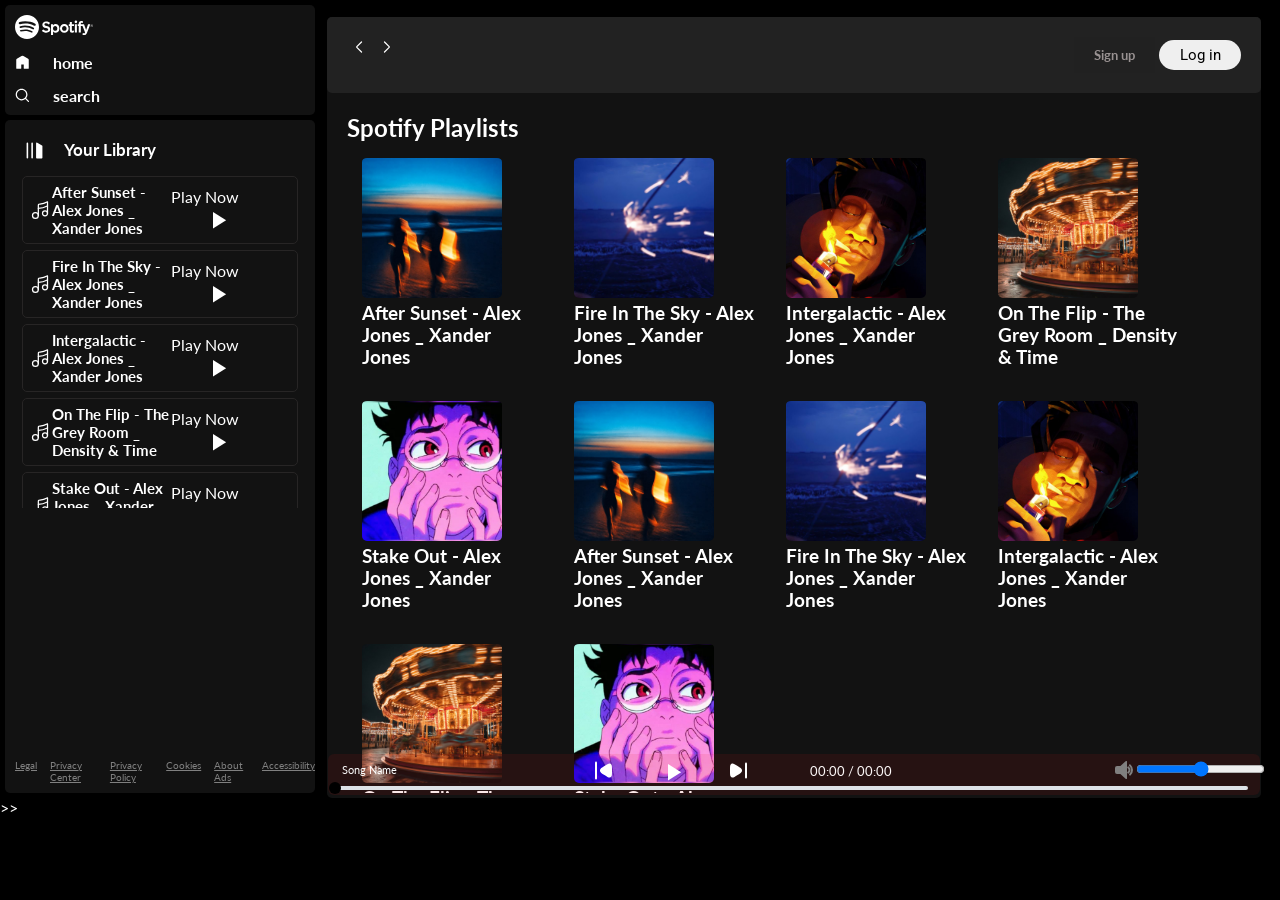
==== commit 3692db37: "updated" ====
--- a/index.html
+++ b/index.html
@@ -10,12 +10,16 @@
   <body>
     <div class="container flex bg-black">
       <div class="left">
+       
+
+
         <div class="home bg-grey rounded m-1 p-1">
+
           <div class="close">
-            <img class="invert" src="close.svg" alt="" />
+            <img class ="invert"  src="close.svg" alt="">
           </div>
           <div class="logo"><img src="logo.svg" alt="logo" /></div>
-
+          
           <ul>
             <li><img src="home.svg" alt="home" />home</li>
             <li><img src="search.svg" alt="search" />search</li>
@@ -111,8 +115,25 @@
 
         <div class="spotify-playlists">
           <h2>Spotify Playlists</h2>
-          <div class="card-container"></div>
+          <div class="card-container">
+           
+
         </div>
+        </div>
+
+
+
+
+
+
+
+
+
+
+
+
+
+
 
         <!-- Playbar is now properly positioned outside the playlists content block -->
         <div class="playbar">
@@ -126,17 +147,20 @@
               <img id="playImg" src="play.svg" class="playsvg" alt="" />
             </button>
             <img id="next" src="nextsong.svg" alt="" />
+            
+              
+            <div class="songNameVolume">
+               <span class="songTime">00:00 / 00:00</span>
+               
+               <span class="volImage">
+                 <img src="volume.svg" alt="volume svg">
+                 <span class="range">
+                  <input type="range" name="volume">
+                 </span>
+              </span>         
+             </div>
+       
 
-            <div class="songNameVolume">
-              <span class="songTime">00:00 / 00:00</span>
-
-              <span class="volImage">
-                <img src="volume.svg" alt="volume svg" />
-                <span class="range">
-                  <input type="range" name="volume" />
-                </span>
-              </span>
-            </div>
           </div>
 
           <div class="songName">Song Name</div>
@@ -149,11 +173,4 @@
     <script src="script.js"></script>
   </body>
 </html>
->
-
-
-
-
-
-
-
+>>
--- a/style.css
+++ b/style.css
@@ -169,10 +169,11 @@
 }
 
 .card img {
-  width: 100%;
-  object-fit: contain;
-
+  width: 140px;
+  height: 140px;
+  object-fit: cover;
   border-radius: 5px;
+  
 }
 
 .playbutton {
@@ -402,69 +403,71 @@
 
 
 
-@media (max-width: 768px) { /* fix bug 1 — wider, realistic breakpoint */
-  .seekbar{
-    left: 40px;
-  }
-  
-  
-  .left {
-    position: absolute;
-    left: -100%;
-    top: 0;
-    width: 80vw;       /* ADD THIS */
-    max-width: 300px; 
-    height: 100%;
-    transition: all 0.4s;
-    z-index: 3;
-  }
-
-.close{
-  display: block;
-}
-  .left.active {
-    left: 0; 
-  }
-
-  .right {
-    width: 100vw; 
-  }
-
-   #menuBtn {
-    display: block;       /* only appears once the layout switches to mobile */
-  }
-
-.playbar{
-  bottom: -144px;
-}
-
-.right{
-  margin: 0;
-}
-
-
- .volImage {
-    position: relative;
-    display: flex;
-    align-items: center;
-    left: 175px;   /* smaller gap on narrow screens instead of 130px */
-  }
-
-  .range input[type="range"] {
-    height: 10px;          /* slightly shorter slider on small screens */
-  }
-
-  .songNameVolume {
-    gap: 6px;
-  }
-
-  .songTime {
-    font-size: 11px;       /* scale text down a touch on mobile */
-    left: 20px;
-  }
-
-  
-
-}
-
-
+
+
+
+
+
+
+
+
+
+
+
+
+
+
+
+
+
+
+
+
+
+
+
+
+
+
+
+
+
+
+
+
+
+
+
+
+
+
+
+
+
+
+@media (max-width: 1200px) {
+  .left { position: fixed; left: -130%; top: 0; width: 373px; height: 100vh; background-color: black; padding: 0; transition: all 0.3s; z-index: 3; }
+  .left.active { left: 0; }
+  .close { display: block; position: absolute; right: 31px; top: 25px; width: 29px; }
+  #menuBtn { display: block; }
+  .right { width: 100vw; margin: 0; }
+  .card { width: 55vw; }
+  .card-container { margin: 0; justify-content: center; max-height: unset; overflow-y: unset; margin-bottom: 35vh; }
+}
+
+@media (max-width: 768px) {
+  .left { position: absolute; left: -100%; top: 0; width: 80vw; max-width: 300px; height: 100%; transition: all 0.4s; z-index: 3; }
+  .close { display: block; }
+  .left.active { left: 0; }
+  .right { width: 100vw; margin: 0; }
+  #menuBtn { display: block; }
+}
+
+@media (max-width: 500px) {
+  .card { width: 100%; }
+  .header > * { padding: 2px; }
+  .header { padding: 7px; }
+  .buttons > * { margin: 0 6px; }
+  .library { height: 85vh; }
+  .left { width: 100vw; }
+}
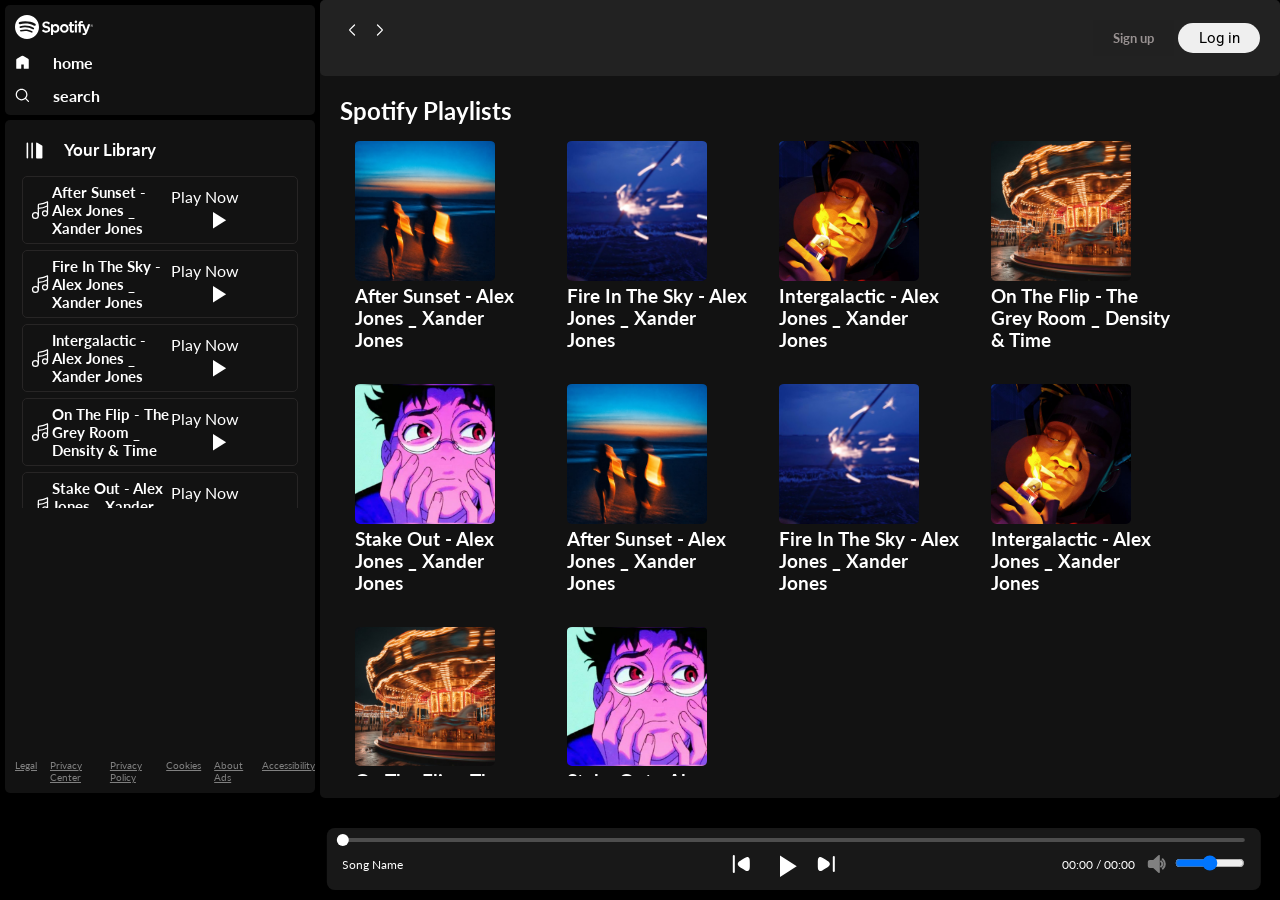
==== commit afde192f: "updated" ====
--- a/index.html
+++ b/index.html
@@ -123,54 +123,33 @@
 
 
 
+<div class="playbar">
+  <div class="seekbar">
+    <div class="circle"></div>
+  </div>
 
+  <div class="playbar-controls">
+    <div class="songName">Song Name</div>
 
+    <div class="songbuttons">
+      <img id="previous" src="previoussong.svg" alt="" />
+      <button id="playBtn">
+        <img id="playImg" src="play.svg" class="playsvg" alt="" />
+      </button>
+      <img id="next" src="nextsong.svg" alt="" />
+    </div>
 
-
-
-
-
-
-
-
-
-
-        <!-- Playbar is now properly positioned outside the playlists content block -->
-        <div class="playbar">
-          <div class="seekbar">
-            <div class="circle"></div>
-          </div>
-          <div class="songinfo"></div>
-          <div class="songbuttons">
-            <img id="previous" src="previoussong.svg" alt="" />
-            <button id="playBtn">
-              <img id="playImg" src="play.svg" class="playsvg" alt="" />
-            </button>
-            <img id="next" src="nextsong.svg" alt="" />
-            
-              
-            <div class="songNameVolume">
-               <span class="songTime">00:00 / 00:00</span>
-               
-               <span class="volImage">
-                 <img src="volume.svg" alt="volume svg">
-                 <span class="range">
-                  <input type="range" name="volume">
-                 </span>
-              </span>         
-             </div>
-       
-
-          </div>
-
-          <div class="songName">Song Name</div>
-        </div>
-      </div>
-      <!-- Closes .right -->
+    <div class="songNameVolume">
+      <span class="songTime">00:00 / 00:00</span>
+      <span class="volImage">
+        <img src="volume.svg" alt="volume svg" />
+        <span class="range">
+          <input type="range" name="volume" />
+        </span>
+      </span>
     </div>
-    <!-- Closes .container -->
-
+  </div>
+</div>
     <script src="script.js"></script>
   </body>
 </html>
->>
--- a/style.css
+++ b/style.css
@@ -70,13 +70,7 @@
   color: gray;
 }
 
-.right {
-    margin: 17px 0px 0px 0px;
-    width: 73vw;
-    position: relative;
-    min-width: 0;
-    right: -7px;
-}
+
 
 .signupbtn {
   background-color: rgb(33, 33, 33);
@@ -204,18 +198,21 @@
 
 
 
-
-
 .playbar {
-  position: absolute;
-  bottom: 3px;
-  left: 1px;
-  background-color: rgba(209, 25, 25, 0.103);
-  width: 99.7%;
-  height: 41px;
-  padding: 4px;
-  box-sizing: border-box;
-  border-radius: 6px 6px;
+    position: fixed;
+    bottom: 10px;
+    left: 62%;
+    transform: translateX(-50%);
+    width: 73%;
+    max-width: 2000px;
+    background-color: #181818;
+    border-radius: 8px;
+    padding: 10px 16px;
+    box-sizing: border-box;
+    display: flex;
+    flex-direction: column;
+    gap: 6px;
+    z-index: 5;
 }
 
 .songList {
@@ -226,10 +223,10 @@
 
 .songbuttons {
   display: flex;
+  align-items: center;
   justify-content: center;
-  gap: 10px;
-  cursor: pointer;
-  position: relative;
+  gap: 14px;
+  flex: 0 0 auto;
 }
 
 .songList ul {
@@ -249,16 +246,14 @@
   align-items: center;
 }
 
+
 .seekbar {
+  position: relative;
   height: 4px;
-  width: 98%;
-  background-color:#dde2e7;
-  border: none;
-  position: absolute;
-  left: 7px;
-  bottom: 5px;
-  cursor: pointer;
+  width: 100%;
+  background-color: #4d4d4d;
   border-radius: 2px;
+  cursor: pointer;
 }
 
 .seekbar:hover {
@@ -269,13 +264,12 @@
   width: 12px;
   height: 12px;
   border-radius: 50%;
-  background-color: black;
+  background-color: #fff;
   position: absolute;
   top: 50%;
   left: 0%;
   transform: translate(-50%, -50%);
-  transition: none;
-  pointer-events: none; /* Let clicks pass directly through to the seekbar track */
+  pointer-events: none;
 }
 
 #playBtn {
@@ -289,48 +283,39 @@
 
 #playBtn img,
 .playsvg {
-  width: 90px;
-  height: 25px;
+  width: 32px;
+  height: 32px;
 }
 
 .songTime {
-  position: relative;
-  left: 50px;
-  top: 5px;
-  color: rgb(253, 249, 249);
-  bottom: 0px;
-    font-size: 13px;
-
-    
-}
-
+  font-size: 12px;
+  color: #fff;
+  white-space: nowrap;
+}
 .songName {
-  position: relative;
-  bottom: 20px;
-  left: 10px;
-  color: rgb(255, 255, 255);
-  pointer-events: none; /* ADD THIS — lets clicks pass through to the buttons underneath */
-  font-size: 11px;
-
-
+  flex: 1 1 120px;
+  min-width: 0;
+  font-size: 12px;
+  color: #fff;
+  white-space: nowrap;
+  overflow: hidden;
+  text-overflow: ellipsis;
 }
 
 
 
 .volImage {
-  position: relative;
-  left:189px;
-  top:0px;
-  color: rgb(253, 249, 249);
-
-  
-    
-}
-
-.songNameVolume{
-display: flex;
-justify-content: center;
-bottom: 20px;
+  display: flex;
+  align-items: center;
+  gap: 6px;
+}
+
+.songNameVolume {
+  display: flex;
+  align-items: center;
+  gap: 10px;
+  flex: 1 1 140px;
+  justify-content: flex-end;
 }
 
 
@@ -391,38 +376,21 @@
 
 }
 
- .volImage {
-    position: relative;
-    display: flex;
-    align-items: center;
-    left: 270px;   /* smaller gap on narrow screens instead of 130px */
-  }
-
-
-
-
-
-
-
-
-
-
-
-
-
-
-
-
-
-
-
-
-
-
-
-
-
-
+
+
+.playbar-controls {
+  display: flex;
+  align-items: center;
+  justify-content: space-between;
+  gap: 10px;
+  flex-wrap: wrap;
+}
+
+
+.range input {
+  width: 70px;
+  cursor: pointer;
+}
 
 
 
@@ -456,18 +424,54 @@
 }
 
 @media (max-width: 768px) {
-  .left { position: absolute; left: -100%; top: 0; width: 80vw; max-width: 300px; height: 100%; transition: all 0.4s; z-index: 3; }
-  .close { display: block; }
-  .left.active { left: 0; }
-  .right { width: 100vw; margin: 0; }
-  #menuBtn { display: block; }
+  .playbar {
+    width: 96%;
+    padding: 8px 10px;
+  }
+
+  .songName {
+    font-size: 11px;
+    flex: 1 1 70px;
+  }
+
+  .range input {
+    width: 50px;
+  }
 }
 
 @media (max-width: 500px) {
-  .card { width: 100%; }
-  .header > * { padding: 2px; }
-  .header { padding: 7px; }
-  .buttons > * { margin: 0 6px; }
-  .library { height: 85vh; }
-  .left { width: 100vw; }
+  .playbar {
+    bottom: 4px;
+  }
+
+  .playbar-controls {
+    flex-wrap: wrap;
+    justify-content: center;
+  }
+
+  .songName {
+    order: -1;
+    flex: 1 1 100%;
+    text-align: center;
+    font-size: 11px;
+    margin-bottom: 4px;
+  }
+
+  .songbuttons {
+    order: 1;
+  }
+
+  .songNameVolume {
+    order: 2;
+    flex: 1 1 auto;
+    justify-content: center;
+  }
+
+  .songTime {
+    font-size: 10px;
+  }
+
+  .range input {
+    width: 40px;
+  }
 }
